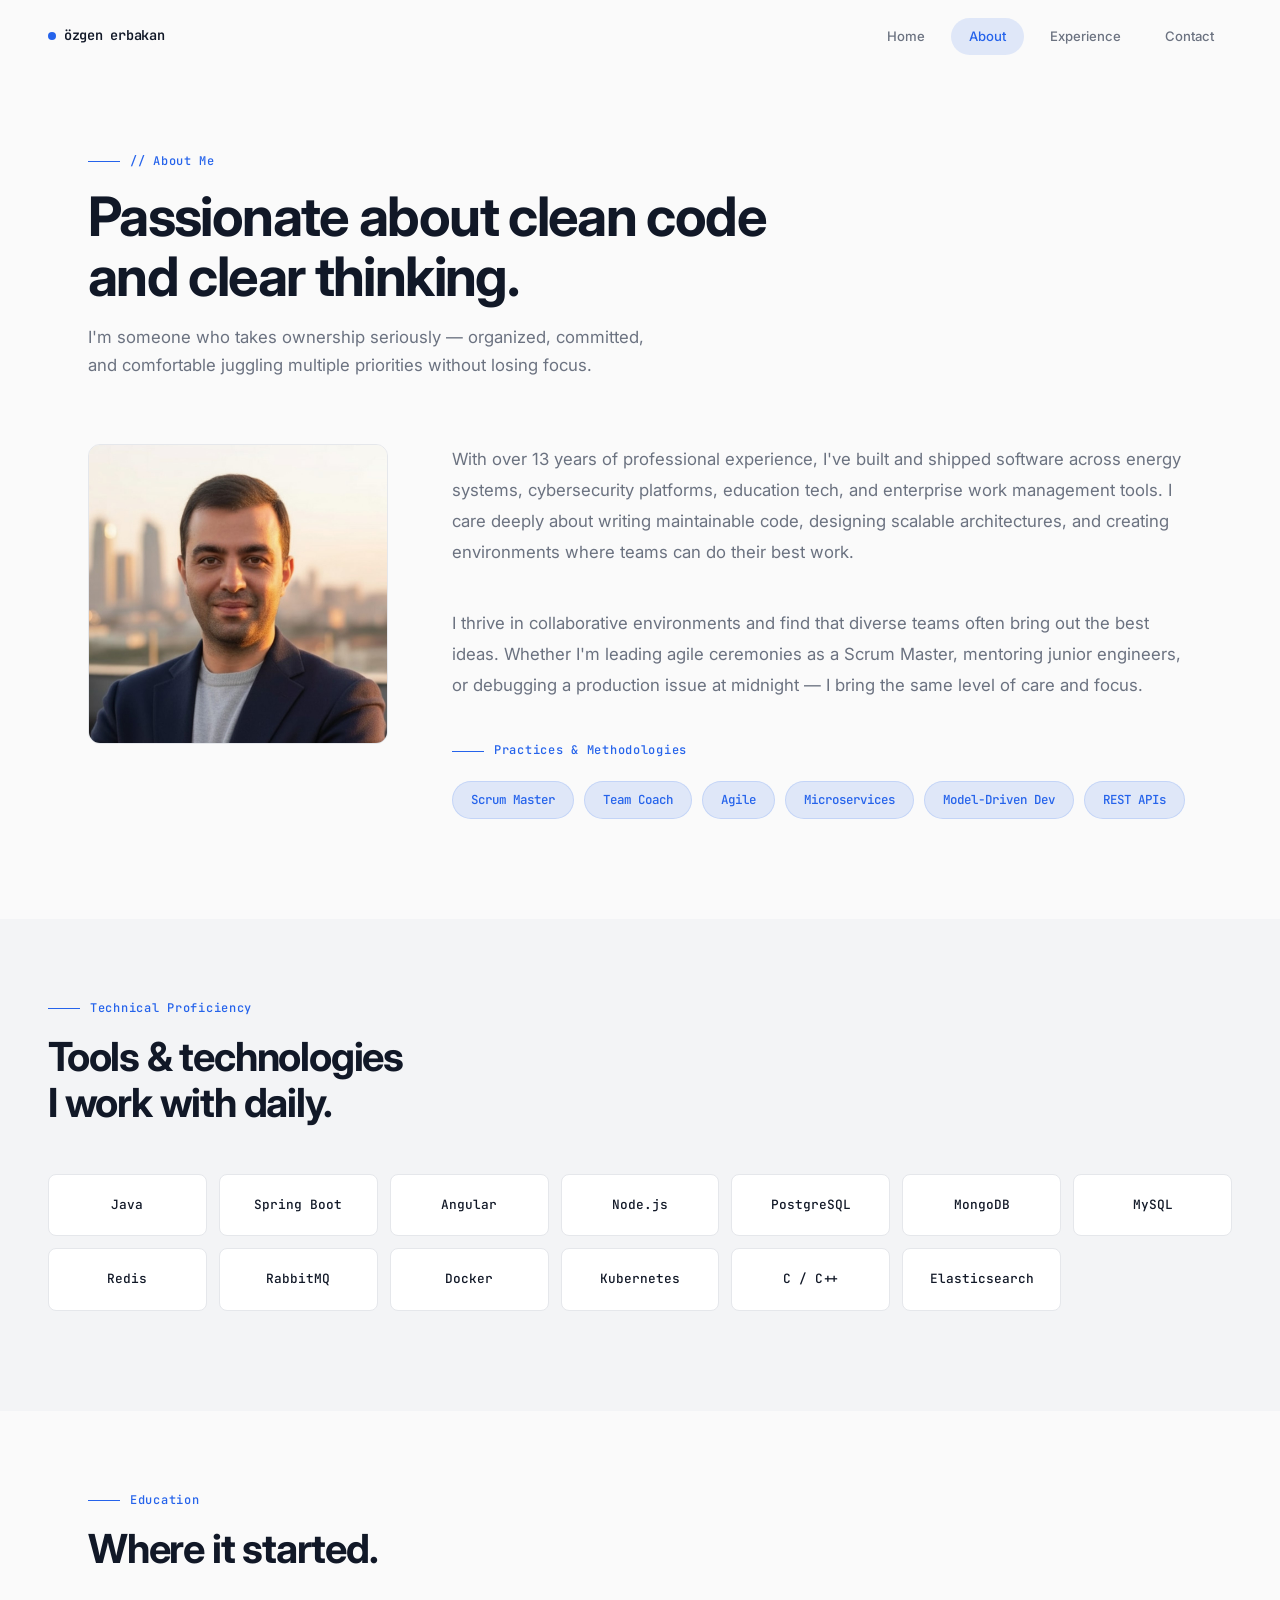
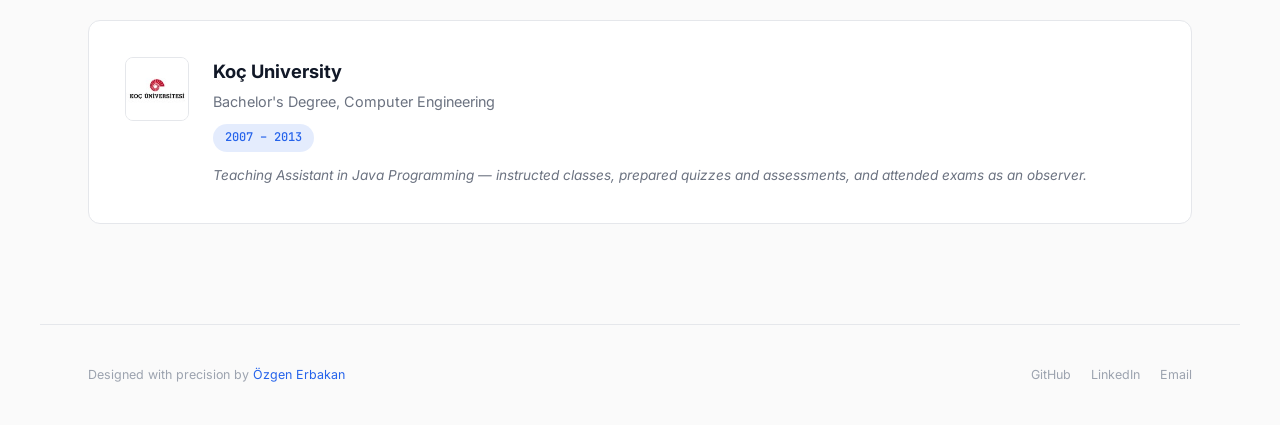
==== about.html @ 11269488 "Redesign: multi-page professional website with clean project structure" ====
<!DOCTYPE html>
<html lang="en">
<head>
  <meta charset="UTF-8" />
  <meta name="viewport" content="width=device-width, initial-scale=1.0" />
  <meta name="description" content="About Özgen Erbakan — skills, education, and engineering philosophy." />
  <title>About — Özgen Erbakan</title>
  <link rel="preconnect" href="https://fonts.googleapis.com" />
  <link rel="preconnect" href="https://fonts.gstatic.com" crossorigin />
  <link href="https://fonts.googleapis.com/css2?family=Inter:wght@300;400;500;600;700&family=JetBrains+Mono:wght@400;500&display=swap" rel="stylesheet" />
  <link rel="stylesheet" href="assets/css/styles.css" />
</head>
<body>

  <!-- ── Navigation ── -->
  <nav class="nav">
    <a href="index.html" class="nav__logo">
      <span class="nav__logo-dot"></span>
      özgen erbakan
    </a>
    <button class="nav__hamburger" aria-label="Toggle menu">
      <span></span><span></span><span></span>
    </button>
    <div class="nav__links">
      <a href="index.html" class="nav__link">Home</a>
      <a href="about.html" class="nav__link">About</a>
      <a href="experience.html" class="nav__link">Experience</a>
      <a href="contact.html" class="nav__link">Contact</a>
    </div>
  </nav>

  <!-- ── Page Header ── -->
  <header class="page-header">
    <p class="page-header__label reveal">// About Me</p>
    <h1 class="page-header__title reveal">Passionate about clean code<br/>and clear thinking.</h1>
    <p class="page-header__subtitle reveal">I'm someone who takes ownership seriously — organized, committed, and comfortable juggling multiple priorities without losing focus.</p>
  </header>

  <!-- ── Bio ── -->
  <section class="bio-section">
    <div class="bio-grid">
      <img src="assets/img/me.jpg" alt="Özgen Erbakan" class="bio-photo reveal" />
      <div>
        <p class="bio-text reveal">
          With over 13 years of professional experience, I've built and shipped software across energy systems, cybersecurity platforms, education tech, and enterprise work management tools. I care deeply about writing maintainable code, designing scalable architectures, and creating environments where teams can do their best work.
        </p>
        <p class="bio-text reveal">
          I thrive in collaborative environments and find that diverse teams often bring out the best ideas. Whether I'm leading agile ceremonies as a Scrum Master, mentoring junior engineers, or debugging a production issue at midnight — I bring the same level of care and focus.
        </p>
        <div class="reveal">
          <p class="section-label" style="margin-top: 32px;">Practices &amp; Methodologies</p>
          <div class="practices-grid">
            <span class="practice-tag">Scrum Master</span>
            <span class="practice-tag">Team Coach</span>
            <span class="practice-tag">Agile</span>
            <span class="practice-tag">Microservices</span>
            <span class="practice-tag">Model-Driven Dev</span>
            <span class="practice-tag">REST APIs</span>
          </div>
        </div>
      </div>
    </div>
  </section>

  <!-- ── Tech Stack ── -->
  <section class="skills-section">
    <div class="skills-section__inner">
      <p class="section-label reveal">Technical Proficiency</p>
      <h2 class="section-heading reveal">Tools &amp; technologies<br/>I work with daily.</h2>
      <div class="skills-grid">
        <div class="skill-item reveal">Java</div>
        <div class="skill-item reveal reveal--delay-1">Spring Boot</div>
        <div class="skill-item reveal reveal--delay-1">Angular</div>
        <div class="skill-item reveal reveal--delay-2">Node.js</div>
        <div class="skill-item reveal reveal--delay-2">PostgreSQL</div>
        <div class="skill-item reveal reveal--delay-3">MongoDB</div>
        <div class="skill-item reveal">MySQL</div>
        <div class="skill-item reveal reveal--delay-1">Redis</div>
        <div class="skill-item reveal reveal--delay-1">RabbitMQ</div>
        <div class="skill-item reveal reveal--delay-2">Docker</div>
        <div class="skill-item reveal reveal--delay-2">Kubernetes</div>
        <div class="skill-item reveal reveal--delay-3">C / C++</div>
        <div class="skill-item reveal reveal--delay-3">Elasticsearch</div>
      </div>
    </div>
  </section>

  <!-- ── Education ── -->
  <section class="education-section">
    <p class="section-label reveal">Education</p>
    <h2 class="section-heading reveal">Where it started.</h2>
    <div class="edu-card reveal">
      <img src="assets/img/koc_logo.jpg" alt="Koç University" class="edu-card__logo" />
      <div>
        <div class="edu-card__name">Koç University</div>
        <div class="edu-card__degree">Bachelor's Degree, Computer Engineering</div>
        <div class="edu-card__date">2007 – 2013</div>
        <p class="edu-card__note">Teaching Assistant in Java Programming — instructed classes, prepared quizzes and assessments, and attended exams as an observer.</p>
      </div>
    </div>
  </section>

  <!-- ── Footer ── -->
  <footer class="footer">
    <p class="footer__text">Designed with precision by <span>Özgen Erbakan</span></p>
    <div class="footer__links">
      <a href="https://github.com/oerbakan" target="_blank" rel="noopener noreferrer">GitHub</a>
      <a href="https://www.linkedin.com/in/ozgen-erbakan" target="_blank" rel="noopener noreferrer">LinkedIn</a>
      <a href="mailto:ce.ozgenerbakan@gmail.com">Email</a>
    </div>
  </footer>

  <script src="assets/js/main.js"></script>
</body>
</html>
---- assets/css/styles.css ----
/* ═══════════════════════════════════════════════════════════
   Özgen Erbakan — Personal Website
   Design System: "Engineered Elegance"
   ═══════════════════════════════════════════════════════════ */

/* ── Reset & Base ── */
*, *::before, *::after { box-sizing: border-box; margin: 0; padding: 0; }

:root {
  --bg: #fafafa;
  --bg-dark: #0a0a0b;
  --bg-card: #ffffff;
  --bg-subtle: #f3f4f6;
  --text-primary: #111827;
  --text-secondary: #6b7280;
  --text-light: #f5f5f5;
  --text-muted: #9ca3af;
  --accent: #2563eb;
  --accent-hover: #1d4ed8;
  --accent-light: #dbeafe;
  --accent-glow: rgba(37, 99, 235, 0.12);
  --border: #e5e7eb;
  --border-light: #f3f4f6;

  --font-sans: 'Inter', -apple-system, BlinkMacSystemFont, 'Segoe UI', sans-serif;
  --font-mono: 'JetBrains Mono', 'Fira Code', monospace;

  --nav-height: 72px;
  --ease: cubic-bezier(0.16, 1, 0.3, 1);
  --ease-out: cubic-bezier(0.33, 1, 0.68, 1);
  --duration: 0.7s;
  --radius: 12px;
  --radius-sm: 8px;
  --radius-xs: 6px;
}

html {
  font-size: 16px;
  scroll-behavior: smooth;
  -webkit-font-smoothing: antialiased;
  -moz-osx-font-smoothing: grayscale;
}

body {
  font-family: var(--font-sans);
  background: var(--bg);
  color: var(--text-primary);
  line-height: 1.6;
  overflow-x: hidden;
}

a { color: inherit; text-decoration: none; }
img { max-width: 100%; display: block; }
ul, ol { list-style: none; }

::selection {
  background: var(--accent);
  color: #fff;
}

/* ── Navigation ── */
.nav {
  position: fixed;
  top: 0;
  left: 0;
  right: 0;
  height: var(--nav-height);
  z-index: 1000;
  display: flex;
  align-items: center;
  justify-content: space-between;
  padding: 0 48px;
  transition: background 0.4s, box-shadow 0.4s, backdrop-filter 0.4s;
}

.nav--scrolled {
  background: rgba(255, 255, 255, 0.85);
  backdrop-filter: blur(20px) saturate(180%);
  -webkit-backdrop-filter: blur(20px) saturate(180%);
  box-shadow: 0 1px 0 var(--border);
}

.nav--dark {
  background: transparent;
}

.nav--dark.nav--scrolled {
  background: rgba(10, 10, 11, 0.85);
  box-shadow: 0 1px 0 rgba(255,255,255,0.06);
}

.nav__logo {
  font-family: var(--font-mono);
  font-size: 0.85rem;
  font-weight: 600;
  letter-spacing: -0.02em;
  display: flex;
  align-items: center;
  gap: 8px;
  transition: opacity 0.3s;
}

.nav--dark .nav__logo { color: var(--text-light); }

.nav__logo:hover { opacity: 0.7; }

.nav__logo-dot {
  width: 8px;
  height: 8px;
  background: var(--accent);
  border-radius: 50%;
  display: inline-block;
}

.nav__links {
  display: flex;
  align-items: center;
  gap: 8px;
}

.nav__link {
  font-size: 0.82rem;
  font-weight: 500;
  padding: 8px 18px;
  border-radius: 100px;
  transition: all 0.3s;
  color: var(--text-secondary);
  position: relative;
}

.nav--dark .nav__link { color: rgba(255,255,255,0.6); }

.nav__link:hover {
  color: var(--text-primary);
  background: var(--bg-subtle);
}

.nav--dark .nav__link:hover {
  color: #fff;
  background: rgba(255,255,255,0.08);
}

.nav__link--active {
  color: var(--accent) !important;
  background: var(--accent-glow) !important;
}

/* Mobile menu */
.nav__hamburger {
  display: none;
  flex-direction: column;
  gap: 5px;
  background: none;
  border: none;
  cursor: pointer;
  padding: 8px;
  z-index: 1001;
}

.nav__hamburger span {
  display: block;
  width: 22px;
  height: 2px;
  background: var(--text-primary);
  border-radius: 2px;
  transition: all 0.3s;
}

.nav--dark .nav__hamburger span {
  background: var(--text-light);
}

.nav__hamburger.active span:nth-child(1) {
  transform: rotate(45deg) translate(5px, 5px);
}
.nav__hamburger.active span:nth-child(2) { opacity: 0; }
.nav__hamburger.active span:nth-child(3) {
  transform: rotate(-45deg) translate(5px, -5px);
}

/* ── Page Header (for inner pages) ── */
.page-header {
  padding: calc(var(--nav-height) + 80px) 48px 64px;
  max-width: 1200px;
  margin: 0 auto;
}

.page-header__label {
  font-family: var(--font-mono);
  font-size: 0.75rem;
  font-weight: 500;
  color: var(--accent);
  letter-spacing: 0.06em;
  margin-bottom: 16px;
  display: flex;
  align-items: center;
  gap: 10px;
}

.page-header__label::before {
  content: '';
  width: 32px;
  height: 1px;
  background: var(--accent);
}

.page-header__title {
  font-size: clamp(2.2rem, 5vw, 3.4rem);
  font-weight: 700;
  letter-spacing: -0.03em;
  line-height: 1.1;
  color: var(--text-primary);
}

.page-header__subtitle {
  font-size: 1.05rem;
  color: var(--text-secondary);
  margin-top: 16px;
  max-width: 560px;
  line-height: 1.7;
}

/* ── Hero (Landing Page) ── */
.hero {
  min-height: 100vh;
  display: flex;
  align-items: center;
  justify-content: center;
  background: var(--bg-dark);
  position: relative;
  overflow: hidden;
  padding: 0 48px;
}

.hero__grid-bg {
  position: absolute;
  inset: 0;
  background-image:
    radial-gradient(circle at 1px 1px, rgba(255,255,255,0.03) 1px, transparent 0);
  background-size: 40px 40px;
  pointer-events: none;
}

.hero__glow {
  position: absolute;
  width: 600px;
  height: 600px;
  border-radius: 50%;
  background: radial-gradient(circle, rgba(37,99,235,0.08) 0%, transparent 70%);
  top: 50%;
  left: 50%;
  transform: translate(-50%, -50%);
  pointer-events: none;
}

.hero__content {
  position: relative;
  z-index: 2;
  text-align: center;
  max-width: 800px;
}

.hero__greeting {
  font-family: var(--font-mono);
  font-size: 0.85rem;
  color: var(--accent);
  margin-bottom: 24px;
  opacity: 0;
  transform: translateY(20px);
  animation: fadeUp 0.8s var(--ease) 0.3s forwards;
}

.hero__name {
  font-size: clamp(3rem, 8vw, 6rem);
  font-weight: 700;
  letter-spacing: -0.04em;
  line-height: 1;
  color: #ffffff;
  margin-bottom: 20px;
  opacity: 0;
  transform: translateY(30px);
  animation: fadeUp 0.8s var(--ease) 0.5s forwards;
}

.hero__title {
  font-size: clamp(1rem, 2.5vw, 1.3rem);
  color: rgba(255, 255, 255, 0.45);
  font-weight: 400;
  margin-bottom: 40px;
  opacity: 0;
  transform: translateY(20px);
  animation: fadeUp 0.8s var(--ease) 0.7s forwards;
}

.hero__title span {
  color: rgba(255, 255, 255, 0.7);
  font-weight: 500;
}

.hero__actions {
  display: flex;
  align-items: center;
  justify-content: center;
  gap: 16px;
  opacity: 0;
  transform: translateY(20px);
  animation: fadeUp 0.8s var(--ease) 0.9s forwards;
}

.hero__scroll-hint {
  position: absolute;
  bottom: 40px;
  left: 50%;
  transform: translateX(-50%);
  display: flex;
  flex-direction: column;
  align-items: center;
  gap: 8px;
  opacity: 0;
  animation: fadeUp 0.8s var(--ease) 1.2s forwards;
}

.hero__scroll-hint span {
  font-family: var(--font-mono);
  font-size: 0.65rem;
  color: rgba(255,255,255,0.25);
  letter-spacing: 0.1em;
  text-transform: uppercase;
}

.hero__scroll-line {
  width: 1px;
  height: 48px;
  background: linear-gradient(to bottom, rgba(37,99,235,0.6), transparent);
  animation: scrollPulse 2s ease-in-out infinite;
}

/* ── Buttons ── */
.btn {
  display: inline-flex;
  align-items: center;
  gap: 8px;
  font-family: var(--font-sans);
  font-size: 0.85rem;
  font-weight: 500;
  padding: 12px 28px;
  border-radius: 100px;
  border: none;
  cursor: pointer;
  transition: all 0.3s var(--ease);
  text-decoration: none;
}

.btn--primary {
  background: var(--accent);
  color: #fff;
  box-shadow: 0 0 0 0 rgba(37,99,235,0);
}

.btn--primary:hover {
  background: var(--accent-hover);
  box-shadow: 0 8px 30px rgba(37,99,235,0.25);
  transform: translateY(-1px);
}

.btn--ghost {
  background: transparent;
  color: rgba(255,255,255,0.7);
  border: 1px solid rgba(255,255,255,0.15);
}

.btn--ghost:hover {
  color: #fff;
  border-color: rgba(255,255,255,0.3);
  background: rgba(255,255,255,0.05);
}

.btn--outline {
  background: transparent;
  color: var(--text-primary);
  border: 1px solid var(--border);
}

.btn--outline:hover {
  border-color: var(--accent);
  color: var(--accent);
  background: var(--accent-glow);
}

.btn svg {
  width: 16px;
  height: 16px;
}

/* ── Stats Section ── */
.stats {
  padding: 100px 48px;
  background: var(--bg);
}

.stats__inner {
  max-width: 1000px;
  margin: 0 auto;
  display: grid;
  grid-template-columns: repeat(4, 1fr);
  gap: 48px;
}

.stat {
  text-align: center;
  padding: 32px 16px;
  border-radius: var(--radius);
  transition: all 0.4s;
}

.stat__number {
  font-size: 2.8rem;
  font-weight: 700;
  letter-spacing: -0.03em;
  color: var(--text-primary);
  line-height: 1;
  margin-bottom: 8px;
}

.stat__number span {
  color: var(--accent);
}

.stat__label {
  font-size: 0.8rem;
  color: var(--text-secondary);
  font-weight: 500;
}

/* ── Featured Preview Section ── */
.preview-section {
  padding: 80px 48px 120px;
  background: var(--bg);
}

.preview-section__inner {
  max-width: 1000px;
  margin: 0 auto;
}

.section-label {
  font-family: var(--font-mono);
  font-size: 0.75rem;
  font-weight: 500;
  color: var(--accent);
  letter-spacing: 0.06em;
  margin-bottom: 16px;
  display: flex;
  align-items: center;
  gap: 10px;
}

.section-label::before {
  content: '';
  width: 32px;
  height: 1px;
  background: var(--accent);
}

.section-heading {
  font-size: clamp(1.8rem, 4vw, 2.5rem);
  font-weight: 700;
  letter-spacing: -0.03em;
  color: var(--text-primary);
  margin-bottom: 48px;
  line-height: 1.15;
}

/* Preview Cards */
.preview-cards {
  display: grid;
  grid-template-columns: repeat(3, 1fr);
  gap: 24px;
}

.preview-card {
  background: var(--bg-card);
  border: 1px solid var(--border);
  border-radius: var(--radius);
  padding: 36px 28px;
  transition: all 0.4s var(--ease);
  position: relative;
  overflow: hidden;
}

.preview-card::before {
  content: '';
  position: absolute;
  top: 0;
  left: 0;
  right: 0;
  height: 3px;
  background: var(--accent);
  transform: scaleX(0);
  transform-origin: left;
  transition: transform 0.4s var(--ease);
}

.preview-card:hover {
  border-color: var(--accent);
  box-shadow: 0 20px 60px rgba(0,0,0,0.06);
  transform: translateY(-4px);
}

.preview-card:hover::before {
  transform: scaleX(1);
}

.preview-card__icon {
  width: 48px;
  height: 48px;
  border-radius: var(--radius-sm);
  background: var(--accent-glow);
  display: flex;
  align-items: center;
  justify-content: center;
  margin-bottom: 20px;
}

.preview-card__icon svg {
  width: 22px;
  height: 22px;
  color: var(--accent);
}

.preview-card__title {
  font-size: 1.05rem;
  font-weight: 600;
  margin-bottom: 8px;
  color: var(--text-primary);
}

.preview-card__desc {
  font-size: 0.85rem;
  color: var(--text-secondary);
  line-height: 1.7;
  margin-bottom: 20px;
}

.preview-card__link {
  font-size: 0.8rem;
  font-weight: 600;
  color: var(--accent);
  display: inline-flex;
  align-items: center;
  gap: 6px;
  transition: gap 0.3s;
}

.preview-card__link:hover { gap: 10px; }

.preview-card__link svg {
  width: 14px;
  height: 14px;
}

/* ── About Page: Bio Section ── */
.bio-section {
  padding: 0 48px 100px;
  max-width: 1200px;
  margin: 0 auto;
}

.bio-grid {
  display: grid;
  grid-template-columns: 300px 1fr;
  gap: 64px;
  align-items: start;
}

.bio-photo {
  width: 100%;
  aspect-ratio: 1;
  border-radius: var(--radius);
  object-fit: cover;
  border: 1px solid var(--border);
}

.bio-text {
  font-size: 1.05rem;
  color: var(--text-secondary);
  line-height: 1.85;
  margin-bottom: 40px;
}

/* ── Skills Grid ── */
.skills-section {
  padding: 80px 48px 100px;
  background: var(--bg-subtle);
}

.skills-section__inner {
  max-width: 1200px;
  margin: 0 auto;
}

.skills-grid {
  display: grid;
  grid-template-columns: repeat(auto-fill, minmax(140px, 1fr));
  gap: 12px;
  margin-top: 48px;
}

.skill-item {
  background: var(--bg-card);
  border: 1px solid var(--border);
  border-radius: var(--radius-sm);
  padding: 20px 16px;
  text-align: center;
  transition: all 0.3s;
  font-family: var(--font-mono);
  font-size: 0.8rem;
  font-weight: 500;
  color: var(--text-primary);
}

.skill-item:hover {
  border-color: var(--accent);
  background: var(--accent-glow);
  color: var(--accent);
  transform: translateY(-2px);
}

/* Practices / Tags */
.practices-grid {
  display: flex;
  flex-wrap: wrap;
  gap: 10px;
  margin-top: 20px;
}

.practice-tag {
  font-family: var(--font-mono);
  font-size: 0.78rem;
  font-weight: 500;
  padding: 8px 18px;
  border-radius: 100px;
  background: var(--accent-glow);
  color: var(--accent);
  border: 1px solid rgba(37,99,235,0.15);
  transition: all 0.3s;
}

.practice-tag:hover {
  background: var(--accent);
  color: #fff;
}

/* ── Education ── */
.education-section {
  padding: 80px 48px 100px;
  max-width: 1200px;
  margin: 0 auto;
}

.edu-card {
  display: flex;
  gap: 24px;
  align-items: flex-start;
  background: var(--bg-card);
  border: 1px solid var(--border);
  border-radius: var(--radius);
  padding: 36px;
  transition: all 0.4s;
}

.edu-card:hover {
  box-shadow: 0 16px 48px rgba(0,0,0,0.05);
}

.edu-card__logo {
  width: 64px;
  height: 64px;
  min-width: 64px;
  border-radius: var(--radius-sm);
  object-fit: contain;
  border: 1px solid var(--border);
}

.edu-card__name {
  font-size: 1.15rem;
  font-weight: 700;
  color: var(--text-primary);
  margin-bottom: 4px;
}

.edu-card__degree {
  font-size: 0.9rem;
  color: var(--text-secondary);
  margin-bottom: 10px;
}

.edu-card__date {
  display: inline-block;
  font-family: var(--font-mono);
  font-size: 0.75rem;
  font-weight: 500;
  color: var(--accent);
  background: var(--accent-glow);
  padding: 4px 12px;
  border-radius: 100px;
  margin-bottom: 12px;
}

.edu-card__note {
  font-size: 0.85rem;
  color: var(--text-secondary);
  line-height: 1.7;
  font-style: italic;
}

/* ── Experience Timeline ── */
.timeline-section {
  padding: 0 48px 120px;
  max-width: 1200px;
  margin: 0 auto;
}

.timeline {
  display: flex;
  flex-direction: column;
  gap: 64px;
}

.company-block {
  position: relative;
}

.company-header {
  display: flex;
  align-items: center;
  gap: 20px;
  margin-bottom: 32px;
}

.company-logo {
  width: 56px;
  height: 56px;
  min-width: 56px;
  border-radius: var(--radius-sm);
  border: 1px solid var(--border);
  object-fit: contain;
  background: #fff;
  padding: 4px;
}

.company-name {
  font-size: 1.15rem;
  font-weight: 700;
  color: var(--text-primary);
}

.company-meta {
  font-size: 0.82rem;
  color: var(--text-secondary);
  margin-top: 2px;
}

.role-entries {
  padding-left: 28px;
  border-left: 2px solid var(--border);
  margin-left: 27px;
  display: flex;
  flex-direction: column;
  gap: 36px;
}

.role-entry {
  position: relative;
  padding-left: 32px;
}

.role-entry::before {
  content: '';
  position: absolute;
  left: -8px;
  top: 6px;
  width: 14px;
  height: 14px;
  border-radius: 50%;
  background: var(--bg);
  border: 3px solid var(--accent);
  transition: all 0.3s;
}

.role-entry:hover::before {
  background: var(--accent);
  box-shadow: 0 0 0 4px var(--accent-glow);
}

.role-header {
  display: flex;
  align-items: flex-start;
  justify-content: space-between;
  gap: 16px;
  margin-bottom: 10px;
  flex-wrap: wrap;
}

.role-title {
  font-size: 1rem;
  font-weight: 600;
  color: var(--text-primary);
}

.role-date {
  font-family: var(--font-mono);
  font-size: 0.73rem;
  font-weight: 500;
  color: var(--accent);
  background: var(--accent-glow);
  padding: 4px 14px;
  border-radius: 100px;
  white-space: nowrap;
  flex-shrink: 0;
}

.role-desc {
  font-size: 0.88rem;
  color: var(--text-secondary);
  line-height: 1.8;
  margin-bottom: 14px;
}

.tech-tags {
  display: flex;
  flex-wrap: wrap;
  gap: 8px;
}

.tech-tag {
  font-family: var(--font-mono);
  font-size: 0.72rem;
  font-weight: 500;
  background: var(--bg-subtle);
  color: var(--text-secondary);
  border: 1px solid var(--border);
  padding: 4px 12px;
  border-radius: var(--radius-xs);
  transition: all 0.2s;
}

.tech-tag:hover {
  color: var(--accent);
  border-color: var(--accent);
}

/* ── Contact Page ── */
.contact-section {
  padding: 0 48px 120px;
  max-width: 1200px;
  margin: 0 auto;
}

.contact-grid {
  display: grid;
  grid-template-columns: repeat(2, 1fr);
  gap: 24px;
}

.contact-card {
  background: var(--bg-card);
  border: 1px solid var(--border);
  border-radius: var(--radius);
  padding: 36px;
  display: flex;
  align-items: flex-start;
  gap: 20px;
  transition: all 0.4s var(--ease);
  text-decoration: none;
}

.contact-card:hover {
  border-color: var(--accent);
  box-shadow: 0 16px 48px rgba(0,0,0,0.06);
  transform: translateY(-3px);
}

.contact-card__icon {
  width: 52px;
  height: 52px;
  min-width: 52px;
  border-radius: var(--radius-sm);
  background: var(--accent-glow);
  display: flex;
  align-items: center;
  justify-content: center;
  transition: all 0.3s;
}

.contact-card:hover .contact-card__icon {
  background: var(--accent);
}

.contact-card__icon svg {
  width: 22px;
  height: 22px;
  color: var(--accent);
  transition: color 0.3s;
}

.contact-card:hover .contact-card__icon svg {
  color: #fff;
}

.contact-card__label {
  font-size: 0.75rem;
  font-weight: 600;
  text-transform: uppercase;
  letter-spacing: 0.08em;
  color: var(--text-muted);
  margin-bottom: 4px;
}

.contact-card__value {
  font-size: 1rem;
  font-weight: 600;
  color: var(--text-primary);
  word-break: break-all;
}

/* ── Footer ── */
.footer {
  padding: 40px 48px;
  border-top: 1px solid var(--border);
  display: flex;
  align-items: center;
  justify-content: space-between;
  max-width: 1200px;
  margin: 0 auto;
}

.footer__text {
  font-size: 0.78rem;
  color: var(--text-muted);
}

.footer__text span {
  color: var(--accent);
}

.footer__links {
  display: flex;
  gap: 20px;
}

.footer__links a {
  font-size: 0.78rem;
  color: var(--text-muted);
  transition: color 0.3s;
}

.footer__links a:hover { color: var(--accent); }

/* ── Scroll Animations ── */
.reveal {
  opacity: 0;
  transform: translateY(32px);
  transition: opacity var(--duration) var(--ease), transform var(--duration) var(--ease);
}

.reveal--visible {
  opacity: 1;
  transform: translateY(0);
}

.reveal--delay-1 { transition-delay: 0.1s; }
.reveal--delay-2 { transition-delay: 0.2s; }
.reveal--delay-3 { transition-delay: 0.3s; }

/* ── Keyframes ── */
@keyframes fadeUp {
  to {
    opacity: 1;
    transform: translateY(0);
  }
}

@keyframes scrollPulse {
  0%, 100% { opacity: 0.3; transform: scaleY(1); }
  50% { opacity: 0.8; transform: scaleY(1.2); }
}

/* ── Responsive ── */
@media (max-width: 1024px) {
  .preview-cards { grid-template-columns: repeat(2, 1fr); }
  .bio-grid { grid-template-columns: 240px 1fr; gap: 40px; }
}

@media (max-width: 768px) {
  .nav { padding: 0 24px; }
  .nav__links {
    position: fixed;
    top: 0;
    right: -100%;
    width: 280px;
    height: 100vh;
    background: var(--bg-card);
    flex-direction: column;
    justify-content: center;
    gap: 8px;
    padding: 24px;
    box-shadow: -20px 0 60px rgba(0,0,0,0.1);
    transition: right 0.4s var(--ease);
  }
  .nav__links.open { right: 0; }
  .nav__hamburger { display: flex; }

  .nav--dark .nav__links {
    background: var(--bg-dark);
  }

  .nav__link {
    width: 100%;
    text-align: center;
    padding: 14px 18px;
    font-size: 0.95rem;
    color: var(--text-primary);
  }

  .nav--dark .nav__links .nav__link {
    color: rgba(255,255,255,0.7);
  }

  .hero { padding: 0 24px; }
  .hero__actions { flex-direction: column; width: 100%; }
  .hero__actions .btn { width: 100%; justify-content: center; }

  .page-header { padding: calc(var(--nav-height) + 48px) 24px 40px; }
  .stats { padding: 60px 24px; }
  .stats__inner { grid-template-columns: repeat(2, 1fr); gap: 24px; }
  .stat__number { font-size: 2rem; }

  .preview-section { padding: 60px 24px 80px; }
  .preview-cards { grid-template-columns: 1fr; }

  .bio-section { padding: 0 24px 60px; }
  .bio-grid { grid-template-columns: 1fr; gap: 32px; }
  .bio-photo { max-width: 240px; margin: 0 auto; }

  .skills-section { padding: 60px 24px; }
  .skills-grid { grid-template-columns: repeat(auto-fill, minmax(110px, 1fr)); }

  .education-section { padding: 60px 24px; }
  .edu-card { flex-direction: column; padding: 28px; }

  .timeline-section { padding: 0 24px 80px; }
  .role-header { flex-direction: column; gap: 8px; }

  .contact-section { padding: 0 24px 80px; }
  .contact-grid { grid-template-columns: 1fr; }

  .footer {
    flex-direction: column;
    gap: 16px;
    text-align: center;
    padding: 32px 24px;
  }
}

@media (max-width: 480px) {
  .stats__inner { grid-template-columns: repeat(2, 1fr); gap: 16px; }
  .hero__name { font-size: 2.4rem; }
  .role-entries { padding-left: 20px; margin-left: 20px; }
  .role-entry { padding-left: 24px; }
}

/* ── Print ── */
@media print {
  .nav, .hero__scroll-hint { display: none; }
  .hero { min-height: auto; padding: 40px; }
  .reveal { opacity: 1; transform: none; }
  body { background: #fff; }
}
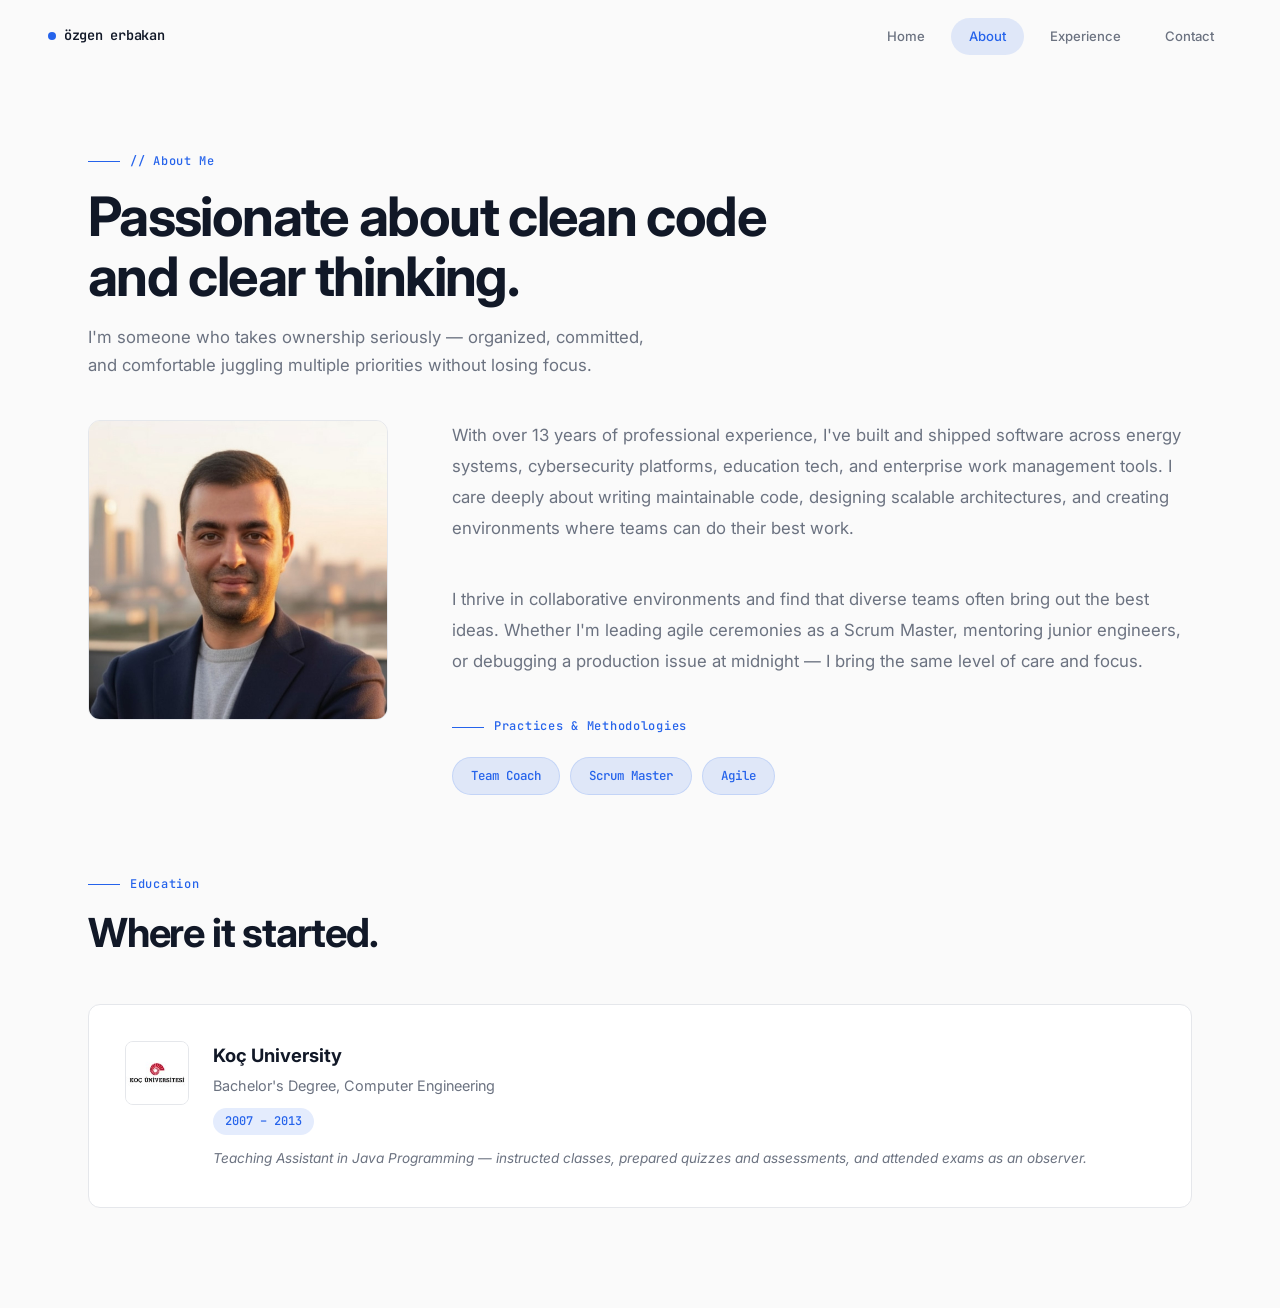
==== commit 18cffb0b: "Refine layout: hero stats, structured bullet points, spacing fixes" ====
--- a/about.html
+++ b/about.html
@@ -50,37 +50,11 @@
         <div class="reveal">
           <p class="section-label" style="margin-top: 32px;">Practices &amp; Methodologies</p>
           <div class="practices-grid">
+            <span class="practice-tag">Team Coach</span>
             <span class="practice-tag">Scrum Master</span>
-            <span class="practice-tag">Team Coach</span>
             <span class="practice-tag">Agile</span>
-            <span class="practice-tag">Microservices</span>
-            <span class="practice-tag">Model-Driven Dev</span>
-            <span class="practice-tag">REST APIs</span>
           </div>
         </div>
-      </div>
-    </div>
-  </section>
-
-  <!-- ── Tech Stack ── -->
-  <section class="skills-section">
-    <div class="skills-section__inner">
-      <p class="section-label reveal">Technical Proficiency</p>
-      <h2 class="section-heading reveal">Tools &amp; technologies<br/>I work with daily.</h2>
-      <div class="skills-grid">
-        <div class="skill-item reveal">Java</div>
-        <div class="skill-item reveal reveal--delay-1">Spring Boot</div>
-        <div class="skill-item reveal reveal--delay-1">Angular</div>
-        <div class="skill-item reveal reveal--delay-2">Node.js</div>
-        <div class="skill-item reveal reveal--delay-2">PostgreSQL</div>
-        <div class="skill-item reveal reveal--delay-3">MongoDB</div>
-        <div class="skill-item reveal">MySQL</div>
-        <div class="skill-item reveal reveal--delay-1">Redis</div>
-        <div class="skill-item reveal reveal--delay-1">RabbitMQ</div>
-        <div class="skill-item reveal reveal--delay-2">Docker</div>
-        <div class="skill-item reveal reveal--delay-2">Kubernetes</div>
-        <div class="skill-item reveal reveal--delay-3">C / C++</div>
-        <div class="skill-item reveal reveal--delay-3">Elasticsearch</div>
       </div>
     </div>
   </section>
@@ -100,16 +74,6 @@
     </div>
   </section>
 
-  <!-- ── Footer ── -->
-  <footer class="footer">
-    <p class="footer__text">Designed with precision by <span>Özgen Erbakan</span></p>
-    <div class="footer__links">
-      <a href="https://github.com/oerbakan" target="_blank" rel="noopener noreferrer">GitHub</a>
-      <a href="https://www.linkedin.com/in/ozgen-erbakan" target="_blank" rel="noopener noreferrer">LinkedIn</a>
-      <a href="mailto:ce.ozgenerbakan@gmail.com">Email</a>
-    </div>
-  </footer>
-
   <script src="assets/js/main.js"></script>
 </body>
 </html>
--- a/assets/css/styles.css
+++ b/assets/css/styles.css
@@ -180,7 +180,7 @@
 
 /* ── Page Header (for inner pages) ── */
 .page-header {
-  padding: calc(var(--nav-height) + 80px) 48px 64px;
+  padding: calc(var(--nav-height) + 80px) 48px 40px;
   max-width: 1200px;
   margin: 0 auto;
 }
@@ -392,49 +392,55 @@
   height: 16px;
 }
 
-/* ── Stats Section ── */
-.stats {
-  padding: 100px 48px;
-  background: var(--bg);
-}
-
-.stats__inner {
-  max-width: 1000px;
-  margin: 0 auto;
+/* ── Hero Stats (inside dark hero) ── */
+.hero__stats {
+  position: absolute;
+  bottom: 0;
+  left: 0;
+  right: 0;
   display: grid;
   grid-template-columns: repeat(4, 1fr);
-  gap: 48px;
-}
-
-.stat {
+  border-top: 1px solid rgba(255,255,255,0.06);
+  z-index: 2;
+  opacity: 0;
+  animation: fadeUp 0.8s var(--ease) 1.1s forwards;
+}
+
+.hero__stat {
   text-align: center;
-  padding: 32px 16px;
-  border-radius: var(--radius);
-  transition: all 0.4s;
-}
-
-.stat__number {
-  font-size: 2.8rem;
+  padding: 36px 16px;
+  border-right: 1px solid rgba(255,255,255,0.06);
+  transition: background 0.3s;
+}
+
+.hero__stat:last-child { border-right: none; }
+
+.hero__stat:hover {
+  background: rgba(255,255,255,0.03);
+}
+
+.hero__stat-number {
+  font-size: 2.4rem;
   font-weight: 700;
   letter-spacing: -0.03em;
-  color: var(--text-primary);
+  color: #ffffff;
   line-height: 1;
-  margin-bottom: 8px;
-}
-
-.stat__number span {
-  color: var(--accent);
-}
-
-.stat__label {
-  font-size: 0.8rem;
-  color: var(--text-secondary);
+  margin-bottom: 6px;
+}
+
+.hero__stat-number span {
+  color: var(--accent);
+}
+
+.hero__stat-label {
+  font-size: 0.75rem;
+  color: rgba(255,255,255,0.4);
   font-weight: 500;
 }
 
 /* ── Featured Preview Section ── */
 .preview-section {
-  padding: 80px 48px 120px;
+  padding: 0 48px 80px;
   background: var(--bg);
 }
 
@@ -561,7 +567,7 @@
 
 /* ── About Page: Bio Section ── */
 .bio-section {
-  padding: 0 48px 100px;
+  padding: 0 48px 40px;
   max-width: 1200px;
   margin: 0 auto;
 }
@@ -653,7 +659,7 @@
 
 /* ── Education ── */
 .education-section {
-  padding: 80px 48px 100px;
+  padding: 40px 48px 100px;
   max-width: 1200px;
   margin: 0 auto;
 }
@@ -825,6 +831,34 @@
   color: var(--text-secondary);
   line-height: 1.8;
   margin-bottom: 14px;
+}
+
+.role-list {
+  list-style: none;
+  display: flex;
+  flex-direction: column;
+  gap: 8px;
+  margin-bottom: 14px;
+}
+
+.role-list li {
+  font-size: 0.82rem;
+  color: var(--text-secondary);
+  line-height: 1.7;
+  padding-left: 18px;
+  position: relative;
+}
+
+.role-list li::before {
+  content: '';
+  position: absolute;
+  left: 0;
+  top: 10px;
+  width: 6px;
+  height: 6px;
+  border-radius: 50%;
+  background: var(--accent);
+  opacity: 0.5;
 }
 
 .tech-tags {
@@ -1030,6 +1064,9 @@
   .hero { padding: 0 24px; }
   .hero__actions { flex-direction: column; width: 100%; }
   .hero__actions .btn { width: 100%; justify-content: center; }
+  .hero__stats { grid-template-columns: repeat(2, 1fr); }
+  .hero__stat-number { font-size: 1.8rem; }
+  .hero__stat { padding: 24px 12px; }
 
   .page-header { padding: calc(var(--nav-height) + 48px) 24px 40px; }
   .stats { padding: 60px 24px; }
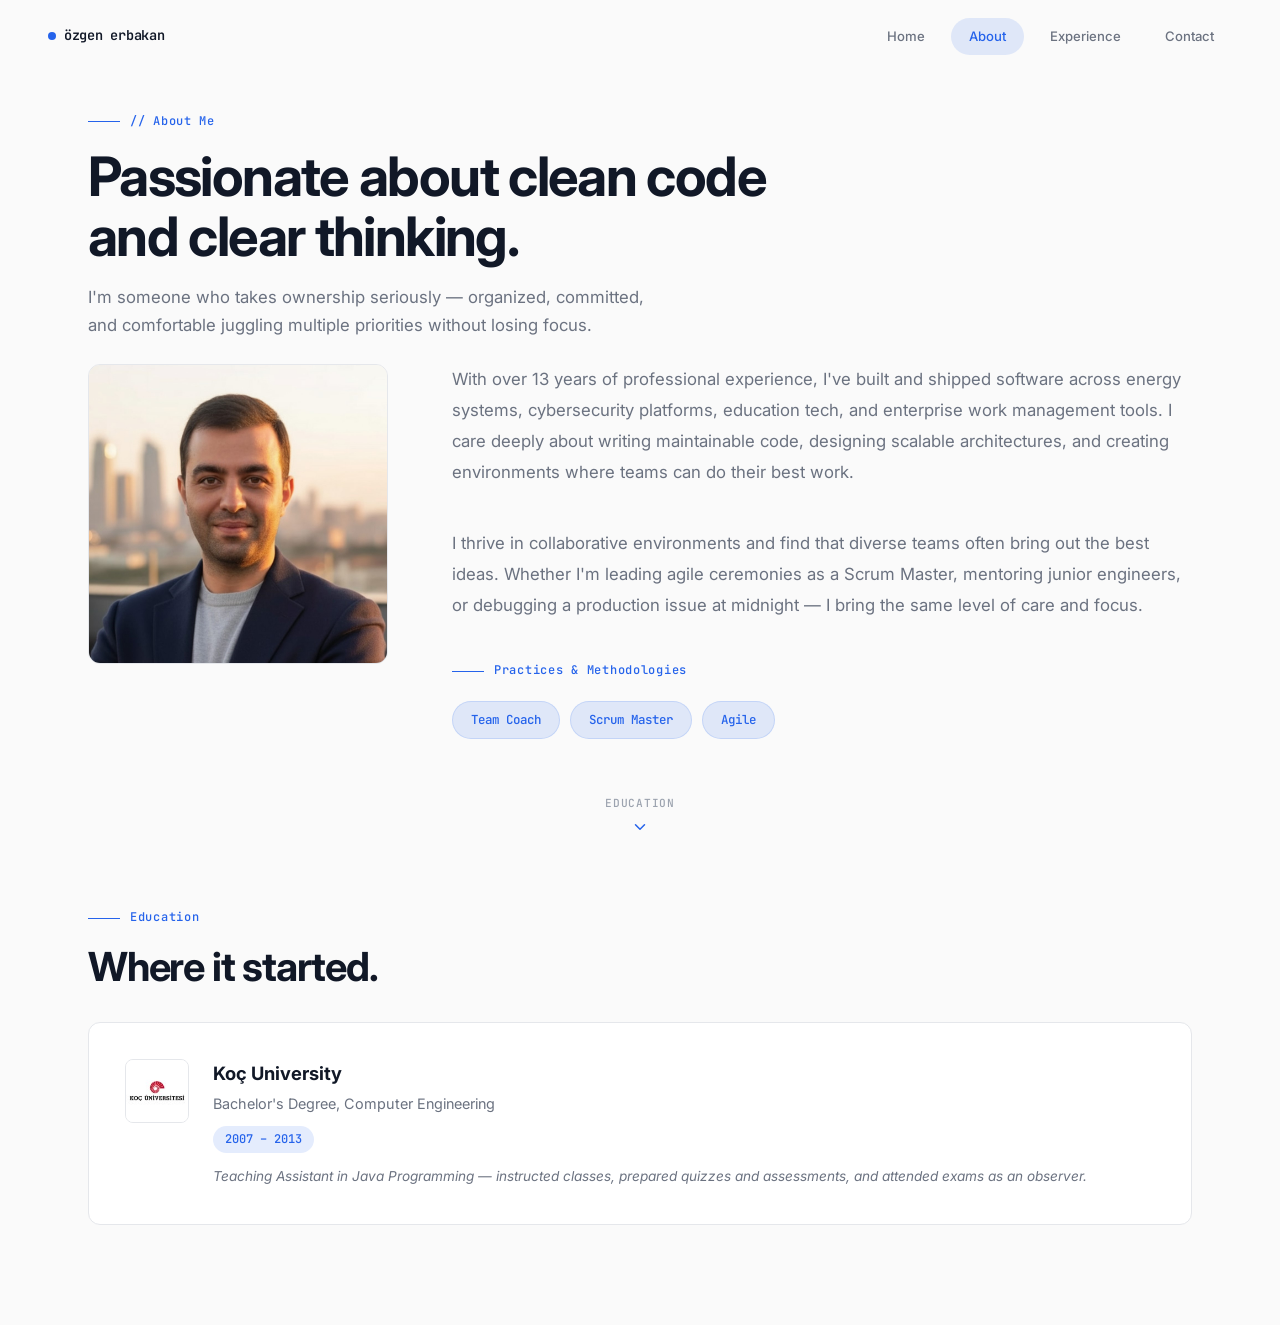
==== commit 9b2cc606: "Mobile responsive fixes, scroll cues, compact layout" ====
--- a/about.html
+++ b/about.html
@@ -59,6 +59,12 @@
     </div>
   </section>
 
+  <!-- ── Scroll Cue ── -->
+  <div class="scroll-cue">
+    <span>Education</span>
+    <svg viewBox="0 0 24 24" fill="none" stroke="currentColor" stroke-width="2" stroke-linecap="round" stroke-linejoin="round"><polyline points="6 9 12 15 18 9"/></svg>
+  </div>
+
   <!-- ── Education ── -->
   <section class="education-section">
     <p class="section-label reveal">Education</p>
--- a/assets/css/styles.css
+++ b/assets/css/styles.css
@@ -180,7 +180,7 @@
 
 /* ── Page Header (for inner pages) ── */
 .page-header {
-  padding: calc(var(--nav-height) + 80px) 48px 40px;
+  padding: calc(var(--nav-height) + 40px) 48px 24px;
   max-width: 1200px;
   margin: 0 auto;
 }
@@ -268,6 +268,14 @@
   opacity: 0;
   transform: translateY(20px);
   animation: fadeUp 0.8s var(--ease) 0.3s forwards;
+  min-height: 1.3em;
+}
+
+.hero__greeting::after {
+  content: '|';
+  animation: blink 0.7s step-end infinite;
+  margin-left: 2px;
+  font-weight: 300;
 }
 
 .hero__name {
@@ -440,7 +448,7 @@
 
 /* ── Featured Preview Section ── */
 .preview-section {
-  padding: 0 48px 80px;
+  padding: 0 48px 40px;
   background: var(--bg);
 }
 
@@ -473,7 +481,7 @@
   font-weight: 700;
   letter-spacing: -0.03em;
   color: var(--text-primary);
-  margin-bottom: 48px;
+  margin-bottom: 32px;
   line-height: 1.15;
 }
 
@@ -488,7 +496,7 @@
   background: var(--bg-card);
   border: 1px solid var(--border);
   border-radius: var(--radius);
-  padding: 36px 28px;
+  padding: 24px 22px;
   transition: all 0.4s var(--ease);
   position: relative;
   overflow: hidden;
@@ -518,14 +526,14 @@
 }
 
 .preview-card__icon {
-  width: 48px;
-  height: 48px;
+  width: 40px;
+  height: 40px;
   border-radius: var(--radius-sm);
   background: var(--accent-glow);
   display: flex;
   align-items: center;
   justify-content: center;
-  margin-bottom: 20px;
+  margin-bottom: 14px;
 }
 
 .preview-card__icon svg {
@@ -542,10 +550,9 @@
 }
 
 .preview-card__desc {
-  font-size: 0.85rem;
+  font-size: 0.82rem;
   color: var(--text-secondary);
-  line-height: 1.7;
-  margin-bottom: 20px;
+  line-height: 1.6;
 }
 
 .preview-card__link {
@@ -720,9 +727,39 @@
   font-style: italic;
 }
 
+/* ── Scroll Cue ── */
+.scroll-cue {
+  display: flex;
+  flex-direction: column;
+  align-items: center;
+  gap: 6px;
+  padding: 16px 0 32px;
+}
+
+.scroll-cue span {
+  font-family: var(--font-mono);
+  font-size: 0.7rem;
+  font-weight: 500;
+  color: var(--text-muted);
+  letter-spacing: 0.06em;
+  text-transform: uppercase;
+}
+
+.scroll-cue svg {
+  width: 18px;
+  height: 18px;
+  color: var(--accent);
+  animation: bounceDown 1.5s ease-in-out infinite;
+}
+
+@keyframes bounceDown {
+  0%, 100% { transform: translateY(0); }
+  50% { transform: translateY(5px); }
+}
+
 /* ── Experience Timeline ── */
 .timeline-section {
-  padding: 0 48px 120px;
+  padding: 0 48px 80px;
   max-width: 1200px;
   margin: 0 auto;
 }
@@ -1018,6 +1055,11 @@
 @keyframes scrollPulse {
   0%, 100% { opacity: 0.3; transform: scaleY(1); }
   50% { opacity: 0.8; transform: scaleY(1.2); }
+}
+
+@keyframes blink {
+  0%, 100% { opacity: 1; }
+  50% { opacity: 0; }
 }
 
 /* ── Responsive ── */
@@ -1068,29 +1110,35 @@
   .hero__stat-number { font-size: 1.8rem; }
   .hero__stat { padding: 24px 12px; }
 
-  .page-header { padding: calc(var(--nav-height) + 48px) 24px 40px; }
-  .stats { padding: 60px 24px; }
-  .stats__inner { grid-template-columns: repeat(2, 1fr); gap: 24px; }
-  .stat__number { font-size: 2rem; }
-
-  .preview-section { padding: 60px 24px 80px; }
+  .page-header { padding: calc(var(--nav-height) + 24px) 24px 20px; }
+  .page-header__title { font-size: clamp(1.6rem, 5vw, 2.2rem); }
+  .page-header__subtitle { font-size: 0.92rem; }
+
+  .preview-section { padding: 0 24px 24px; }
   .preview-cards { grid-template-columns: 1fr; }
 
-  .bio-section { padding: 0 24px 60px; }
-  .bio-grid { grid-template-columns: 1fr; gap: 32px; }
-  .bio-photo { max-width: 240px; margin: 0 auto; }
+  .bio-section { padding: 0 24px 24px; }
+  .bio-grid { grid-template-columns: 1fr; gap: 24px; }
+  .bio-photo { max-width: 200px; margin: 0 auto; }
+  .bio-text { font-size: 0.95rem; margin-bottom: 24px; }
 
   .skills-section { padding: 60px 24px; }
   .skills-grid { grid-template-columns: repeat(auto-fill, minmax(110px, 1fr)); }
 
-  .education-section { padding: 60px 24px; }
-  .edu-card { flex-direction: column; padding: 28px; }
-
-  .timeline-section { padding: 0 24px 80px; }
+  .education-section { padding: 24px 24px 60px; }
+  .edu-card { flex-direction: column; padding: 24px; }
+  .edu-card__logo { width: 48px; height: 48px; min-width: 48px; }
+
+  .timeline-section { padding: 0 24px 60px; }
   .role-header { flex-direction: column; gap: 8px; }
-
-  .contact-section { padding: 0 24px 80px; }
+  .role-list li { font-size: 0.8rem; }
+
+  .contact-section { padding: 0 24px 60px; }
   .contact-grid { grid-template-columns: 1fr; }
+  .contact-card { padding: 24px; gap: 16px; }
+  .contact-card__value { font-size: 0.88rem; word-break: break-word; }
+
+  .scroll-cue { padding: 12px 0 24px; }
 
   .footer {
     flex-direction: column;
@@ -1101,10 +1149,22 @@
 }
 
 @media (max-width: 480px) {
-  .stats__inner { grid-template-columns: repeat(2, 1fr); gap: 16px; }
-  .hero__name { font-size: 2.4rem; }
-  .role-entries { padding-left: 20px; margin-left: 20px; }
-  .role-entry { padding-left: 24px; }
+  .hero__name { font-size: 2.2rem; }
+  .hero__title { font-size: 0.88rem; }
+  .hero__stats { grid-template-columns: repeat(2, 1fr); }
+  .hero__stat { padding: 20px 10px; }
+  .hero__stat-number { font-size: 1.5rem; }
+  .hero__stat-label { font-size: 0.65rem; }
+  .role-entries { padding-left: 16px; margin-left: 16px; }
+  .role-entry { padding-left: 20px; }
+  .role-entry::before { left: -6px; width: 10px; height: 10px; }
+  .company-logo { width: 44px; height: 44px; min-width: 44px; }
+  .company-name { font-size: 1rem; }
+  .tech-tags { gap: 6px; }
+  .tech-tag { font-size: 0.68rem; padding: 3px 8px; }
+  .practice-tag { font-size: 0.72rem; padding: 6px 14px; }
+  .section-heading { font-size: 1.5rem; }
+  .preview-card { padding: 20px 18px; }
 }
 
 /* ── Print ── */
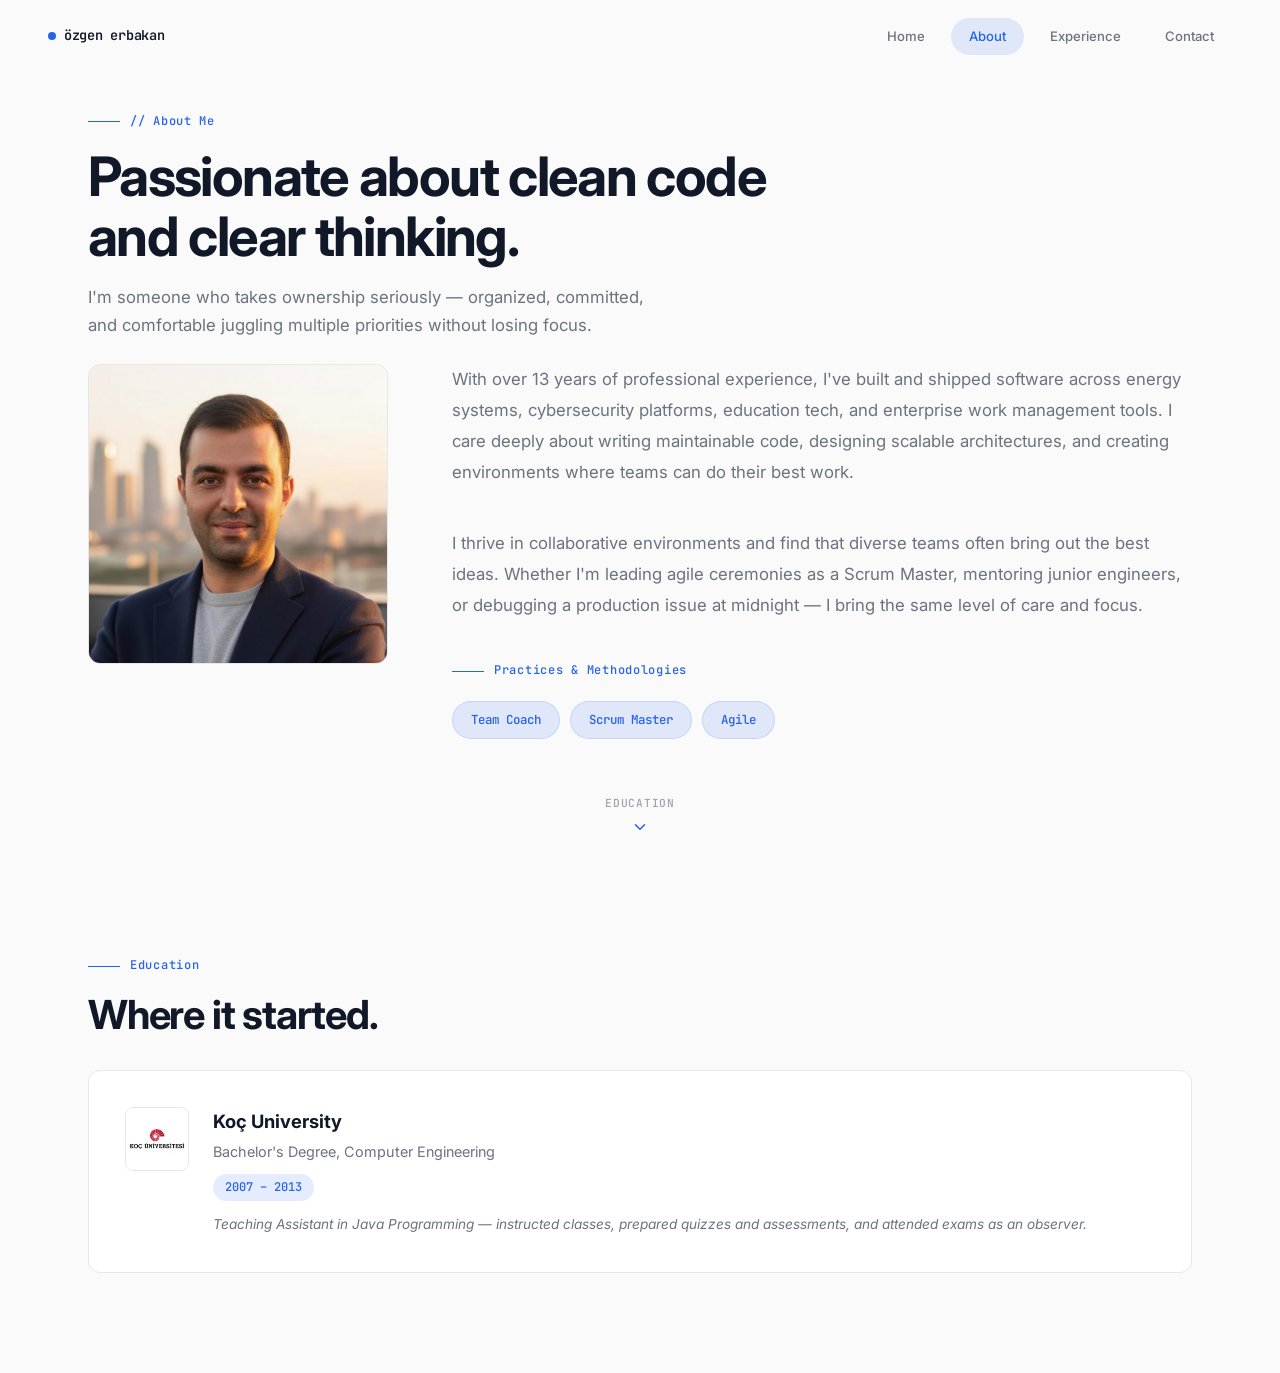
==== commit afb1bbed: "Add SVG favicon" ====
--- a/about.html
+++ b/about.html
@@ -8,6 +8,7 @@
   <link rel="preconnect" href="https://fonts.googleapis.com" />
   <link rel="preconnect" href="https://fonts.gstatic.com" crossorigin />
   <link href="https://fonts.googleapis.com/css2?family=Inter:wght@300;400;500;600;700&family=JetBrains+Mono:wght@400;500&display=swap" rel="stylesheet" />
+  <link rel="icon" href="assets/img/favicon.svg" type="image/svg+xml" />
   <link rel="stylesheet" href="assets/css/styles.css" />
 </head>
 <body>
--- a/assets/css/styles.css
+++ b/assets/css/styles.css
@@ -733,7 +733,7 @@
   flex-direction: column;
   align-items: center;
   gap: 6px;
-  padding: 16px 0 32px;
+  padding: 16px 0 80px;
 }
 
 .scroll-cue span {
